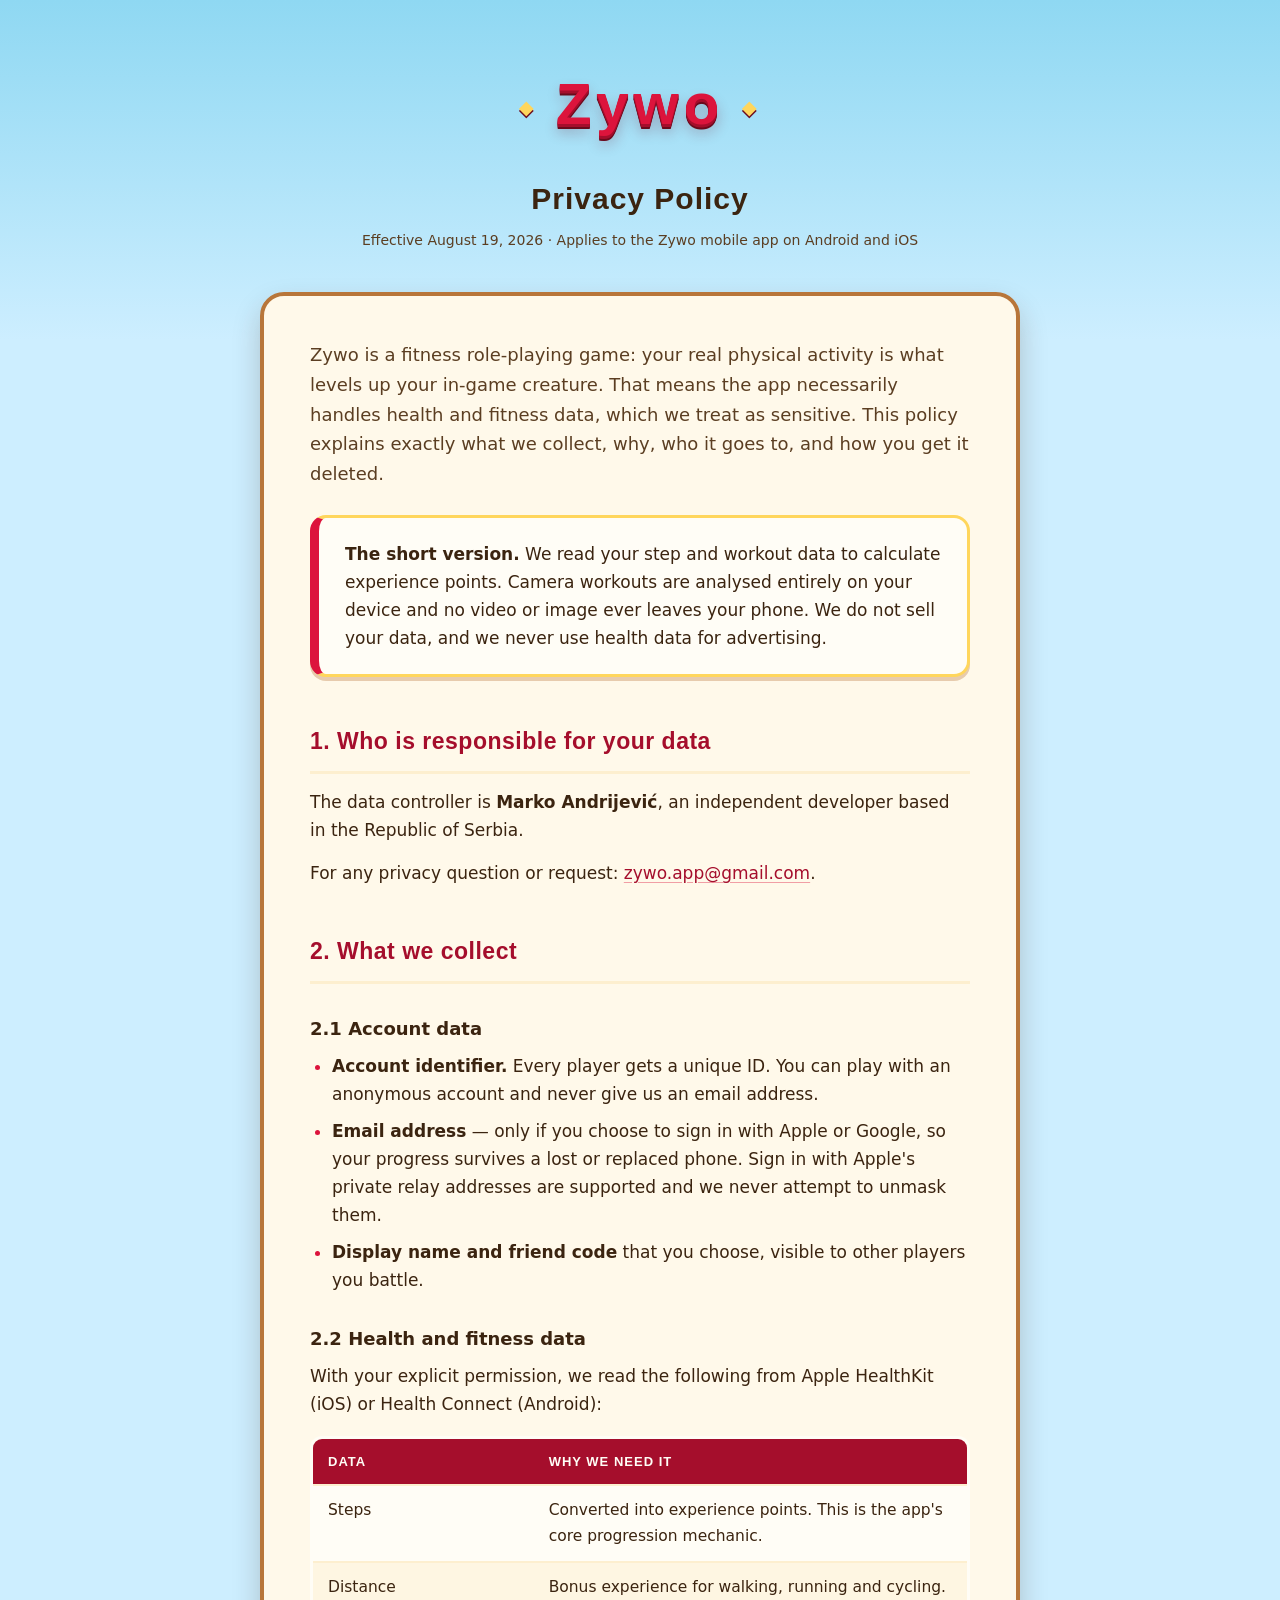
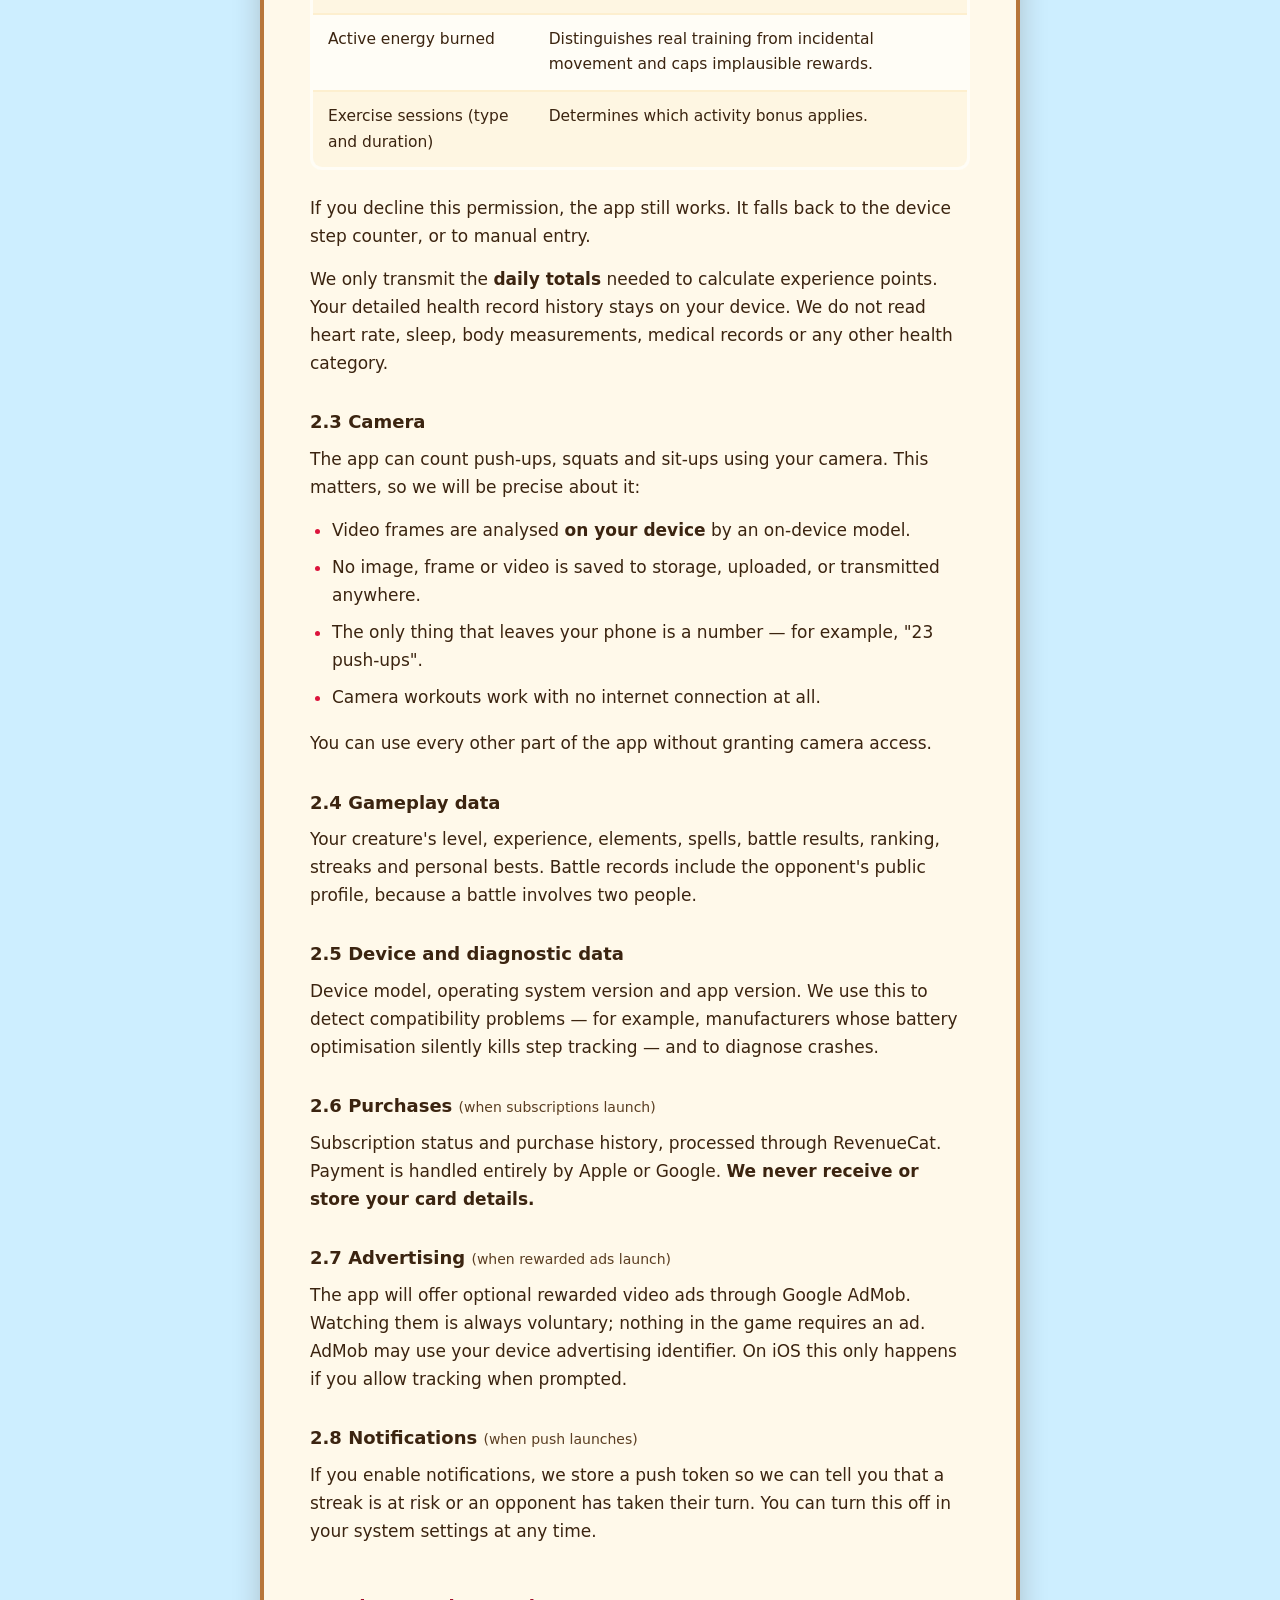
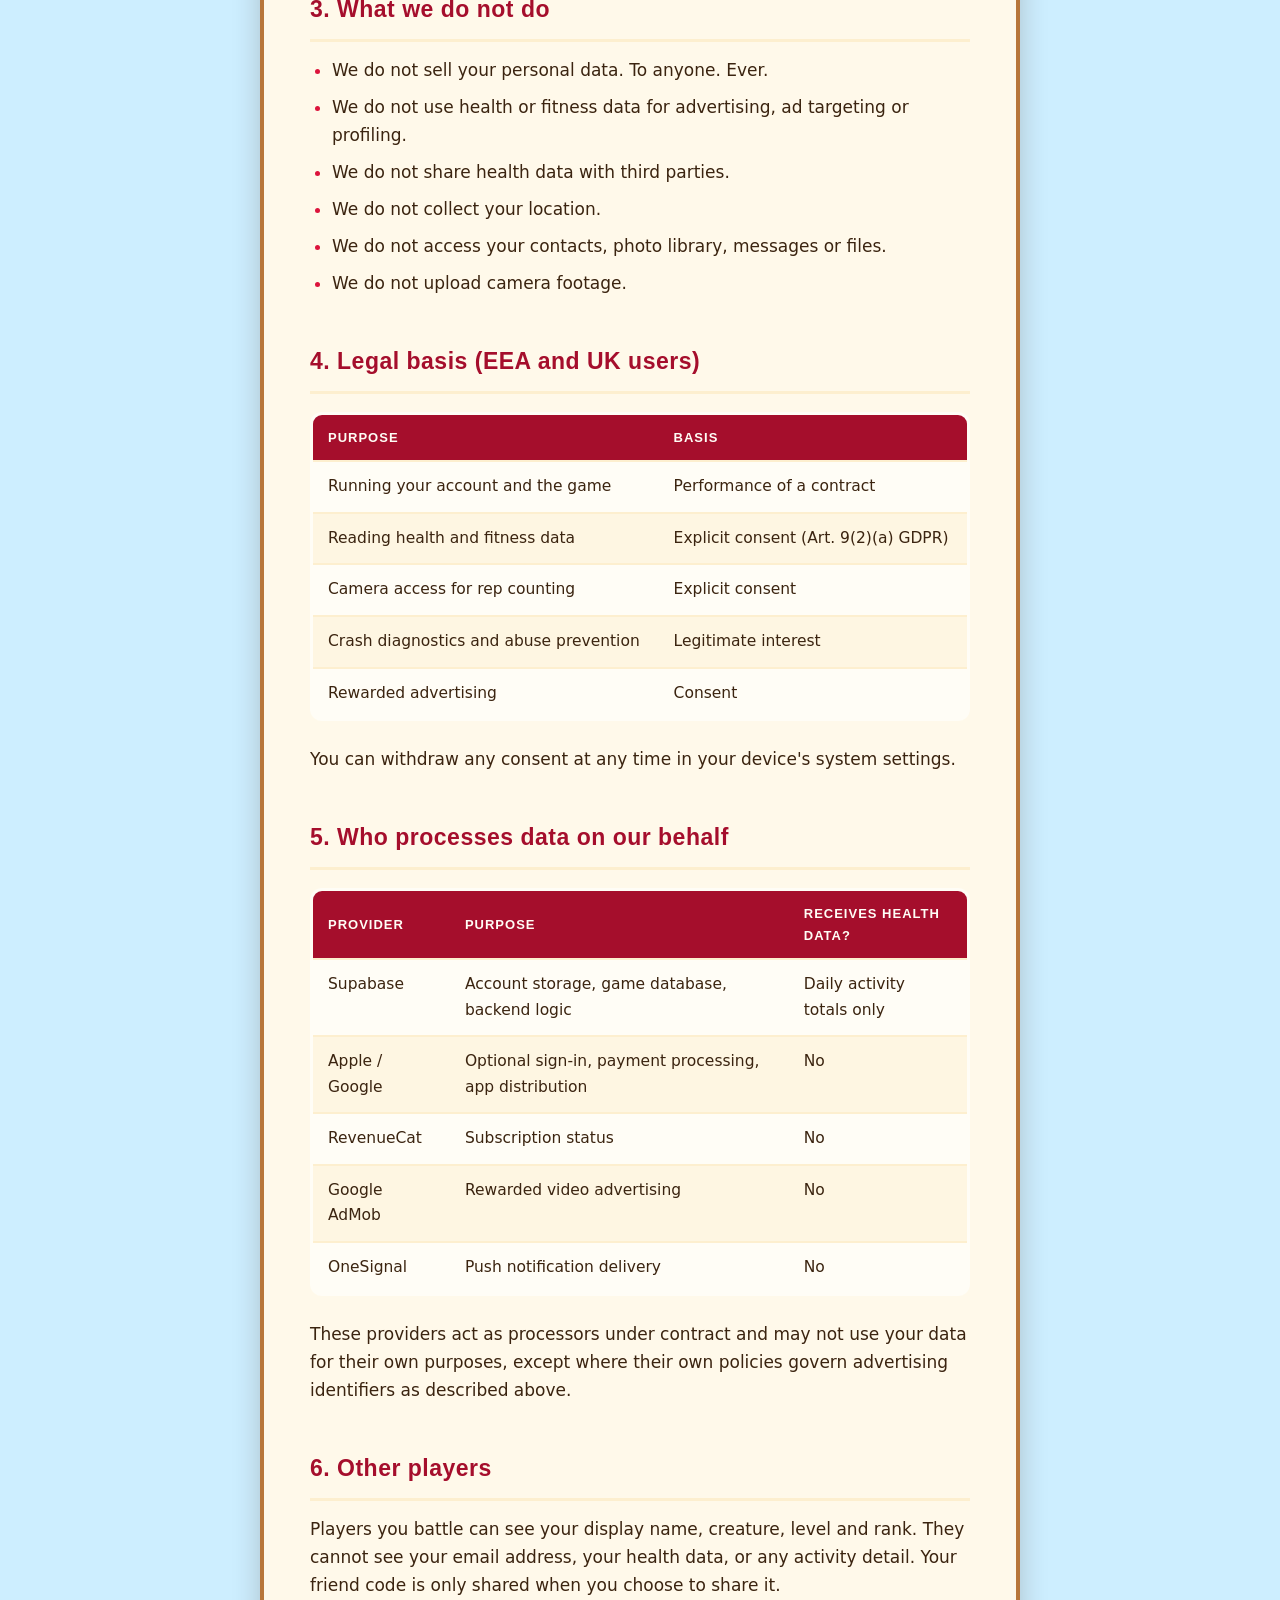
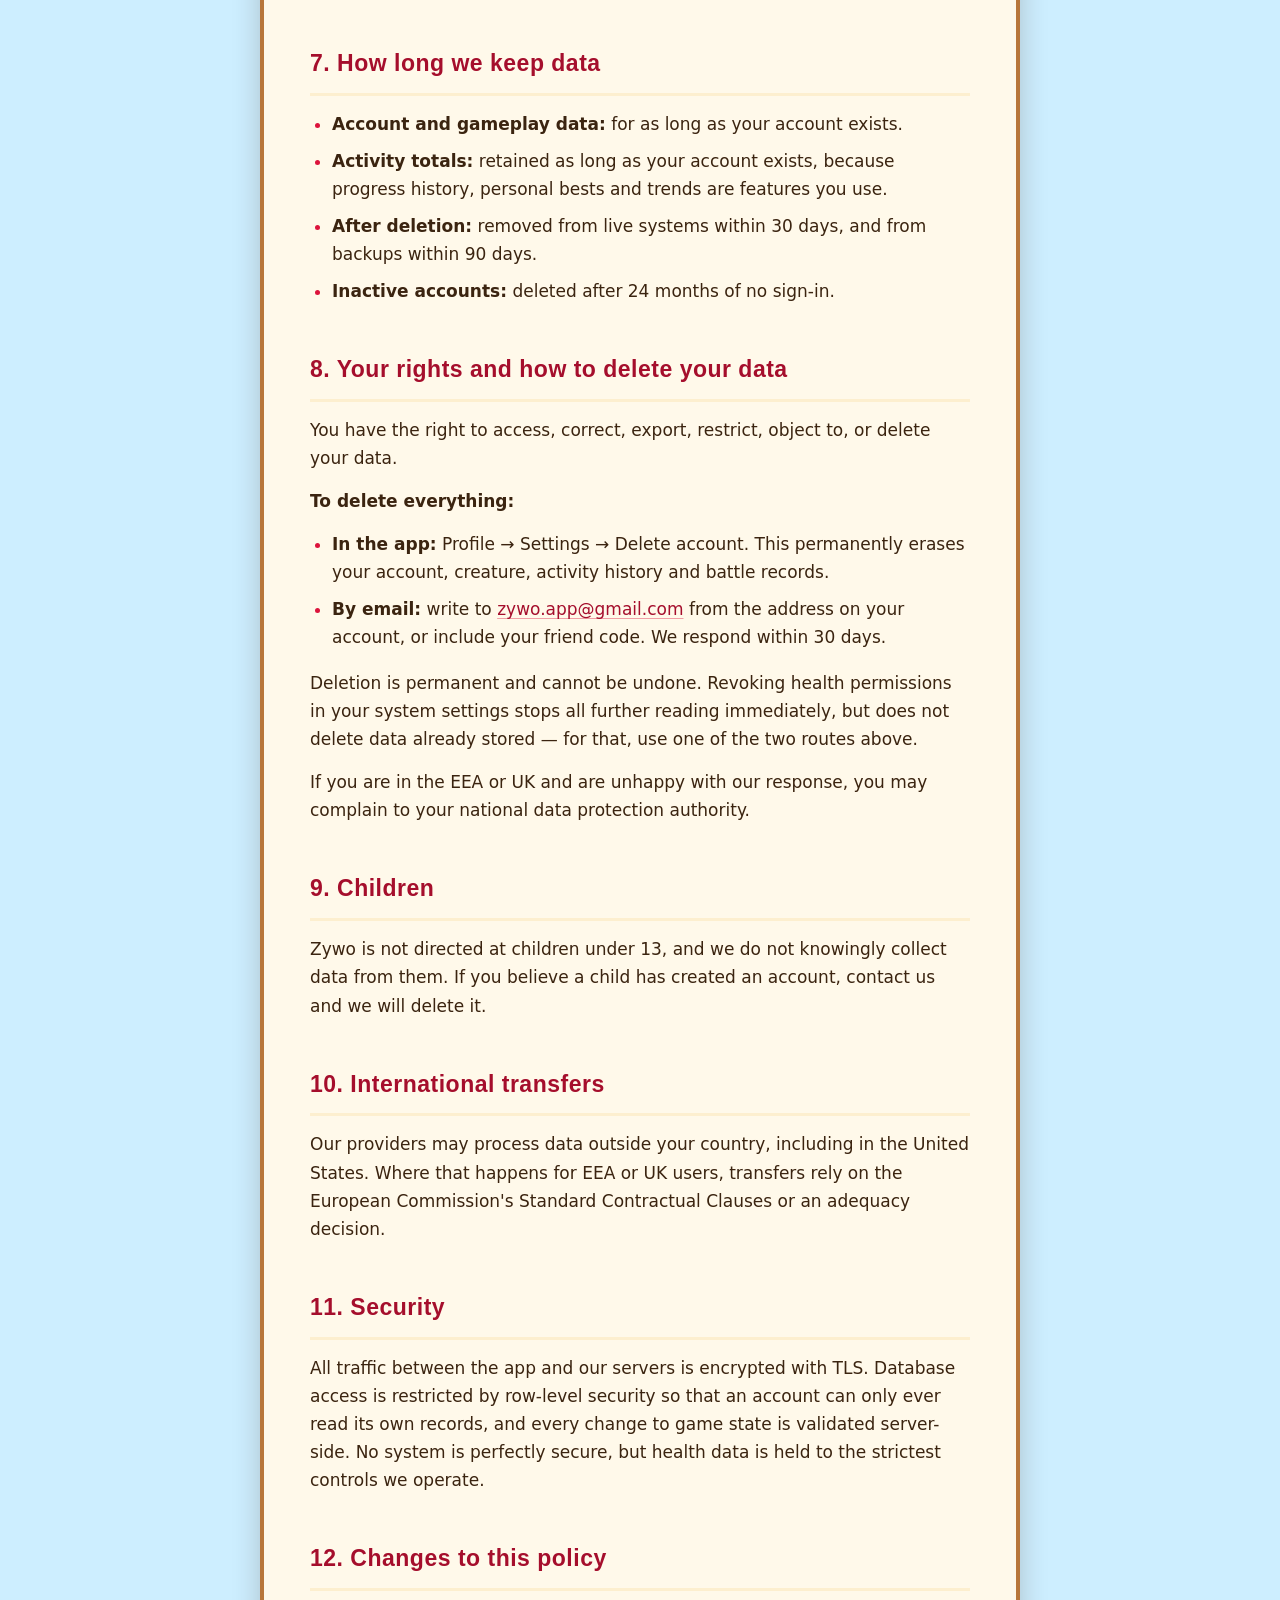
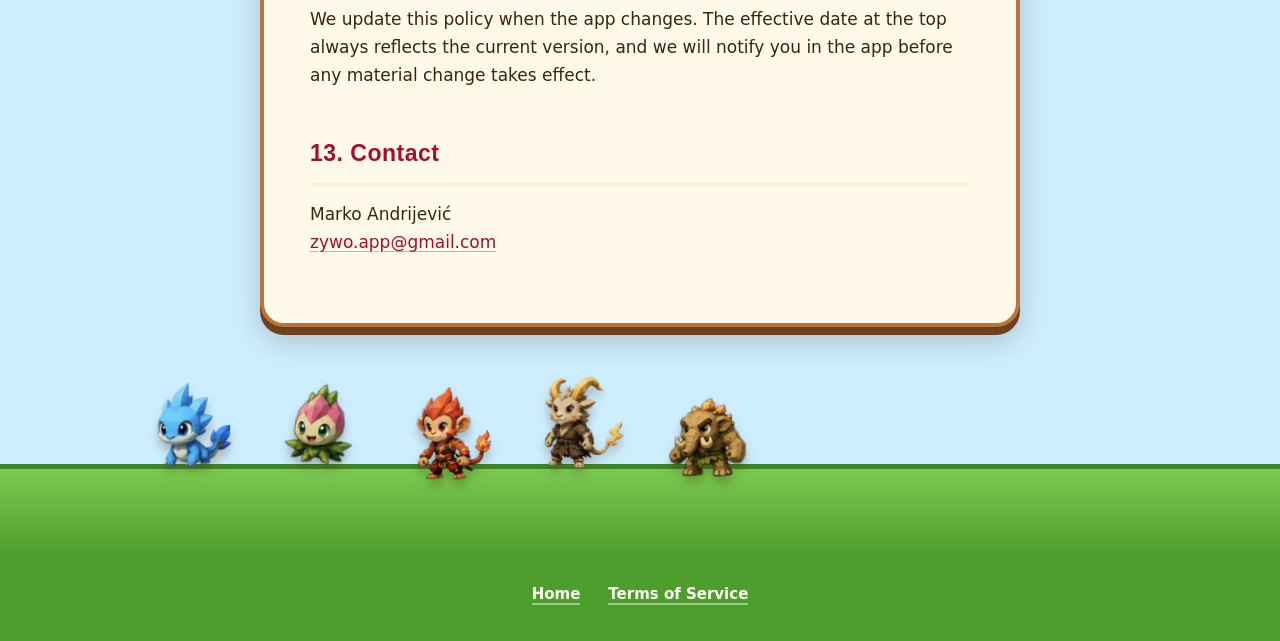
==== privacy.html @ cf7c4947 "Zywo — support, privacy policy and terms Javne stranice koje traze App Store i Google Play. Sadrzaj " ====
<!DOCTYPE html>
<html lang="en">
  <head>
    <meta charset="utf-8" />
    <meta name="viewport" content="width=device-width, initial-scale=1" />
    <title>Privacy Policy — Zywo</title>
    <link rel="stylesheet" href="style.css" />
  </head>
  <body>
    <header>
      <p class="brand">Zywo</p>
      <h1>Privacy Policy</h1>
      <p class="meta">Effective August 19, 2026 · Applies to the Zywo mobile app on Android and iOS</p>
    </header>

    <main>
      <p>
        Zywo is a fitness role-playing game: your real physical activity is what levels up
        your in-game creature. That means the app necessarily handles health and fitness data,
        which we treat as sensitive. This policy explains exactly what we collect, why, who it
        goes to, and how you get it deleted.
      </p>

      <div class="callout">
        <p>
          <strong>The short version.</strong> We read your step and workout data to calculate
          experience points. Camera workouts are analysed entirely on your device and no video
          or image ever leaves your phone. We do not sell your data, and we never use health
          data for advertising.
        </p>
      </div>

      <h2>1. Who is responsible for your data</h2>
      <p>
        The data controller is <strong>Marko Andrijević</strong>, an independent developer
        based in the Republic of Serbia.
      </p>
      <p>For any privacy question or request: <a href="mailto:zywo.app@gmail.com">zywo.app@gmail.com</a>.</p>

      <h2>2. What we collect</h2>

      <h3>2.1 Account data</h3>
      <ul>
        <li><strong>Account identifier.</strong> Every player gets a unique ID. You can play with an anonymous account and never give us an email address.</li>
        <li><strong>Email address</strong> — only if you choose to sign in with Apple or Google, so your progress survives a lost or replaced phone. Sign in with Apple's private relay addresses are supported and we never attempt to unmask them.</li>
        <li><strong>Display name and friend code</strong> that you choose, visible to other players you battle.</li>
      </ul>

      <h3>2.2 Health and fitness data</h3>
      <p>
        With your explicit permission, we read the following from Apple HealthKit (iOS) or
        Health Connect (Android):
      </p>
      <table>
        <thead>
          <tr><th>Data</th><th>Why we need it</th></tr>
        </thead>
        <tbody>
          <tr><td>Steps</td><td>Converted into experience points. This is the app's core progression mechanic.</td></tr>
          <tr><td>Distance</td><td>Bonus experience for walking, running and cycling.</td></tr>
          <tr><td>Active energy burned</td><td>Distinguishes real training from incidental movement and caps implausible rewards.</td></tr>
          <tr><td>Exercise sessions (type and duration)</td><td>Determines which activity bonus applies.</td></tr>
        </tbody>
      </table>
      <p>
        If you decline this permission, the app still works. It falls back to the device step
        counter, or to manual entry.
      </p>
      <p>
        We only transmit the <strong>daily totals</strong> needed to calculate experience points.
        Your detailed health record history stays on your device. We do not read heart rate,
        sleep, body measurements, medical records or any other health category.
      </p>

      <h3>2.3 Camera</h3>
      <p>
        The app can count push-ups, squats and sit-ups using your camera. This matters, so we
        will be precise about it:
      </p>
      <ul>
        <li>Video frames are analysed <strong>on your device</strong> by an on-device model.</li>
        <li>No image, frame or video is saved to storage, uploaded, or transmitted anywhere.</li>
        <li>The only thing that leaves your phone is a number — for example, "23 push-ups".</li>
        <li>Camera workouts work with no internet connection at all.</li>
      </ul>
      <p>You can use every other part of the app without granting camera access.</p>

      <h3>2.4 Gameplay data</h3>
      <p>
        Your creature's level, experience, elements, spells, battle results, ranking, streaks and
        personal bests. Battle records include the opponent's public profile, because a battle
        involves two people.
      </p>

      <h3>2.5 Device and diagnostic data</h3>
      <p>
        Device model, operating system version and app version. We use this to detect
        compatibility problems — for example, manufacturers whose battery optimisation silently
        kills step tracking — and to diagnose crashes.
      </p>

      <h3>2.6 Purchases <span class="meta">(when subscriptions launch)</span></h3>
      <p>
        Subscription status and purchase history, processed through RevenueCat. Payment is
        handled entirely by Apple or Google. <strong>We never receive or store your card
        details.</strong>
      </p>

      <h3>2.7 Advertising <span class="meta">(when rewarded ads launch)</span></h3>
      <p>
        The app will offer optional rewarded video ads through Google AdMob. Watching them is
        always voluntary; nothing in the game requires an ad. AdMob may use your device
        advertising identifier. On iOS this only happens if you allow tracking when prompted.
      </p>

      <h3>2.8 Notifications <span class="meta">(when push launches)</span></h3>
      <p>
        If you enable notifications, we store a push token so we can tell you that a streak is at
        risk or an opponent has taken their turn. You can turn this off in your system settings
        at any time.
      </p>

      <h2>3. What we do not do</h2>
      <ul>
        <li>We do not sell your personal data. To anyone. Ever.</li>
        <li>We do not use health or fitness data for advertising, ad targeting or profiling.</li>
        <li>We do not share health data with third parties.</li>
        <li>We do not collect your location.</li>
        <li>We do not access your contacts, photo library, messages or files.</li>
        <li>We do not upload camera footage.</li>
      </ul>

      <h2>4. Legal basis (EEA and UK users)</h2>
      <table>
        <thead>
          <tr><th>Purpose</th><th>Basis</th></tr>
        </thead>
        <tbody>
          <tr><td>Running your account and the game</td><td>Performance of a contract</td></tr>
          <tr><td>Reading health and fitness data</td><td>Explicit consent (Art. 9(2)(a) GDPR)</td></tr>
          <tr><td>Camera access for rep counting</td><td>Explicit consent</td></tr>
          <tr><td>Crash diagnostics and abuse prevention</td><td>Legitimate interest</td></tr>
          <tr><td>Rewarded advertising</td><td>Consent</td></tr>
        </tbody>
      </table>
      <p>You can withdraw any consent at any time in your device's system settings.</p>

      <h2>5. Who processes data on our behalf</h2>
      <table>
        <thead>
          <tr><th>Provider</th><th>Purpose</th><th>Receives health data?</th></tr>
        </thead>
        <tbody>
          <tr><td>Supabase</td><td>Account storage, game database, backend logic</td><td>Daily activity totals only</td></tr>
          <tr><td>Apple / Google</td><td>Optional sign-in, payment processing, app distribution</td><td>No</td></tr>
          <tr><td>RevenueCat</td><td>Subscription status</td><td>No</td></tr>
          <tr><td>Google AdMob</td><td>Rewarded video advertising</td><td>No</td></tr>
          <tr><td>OneSignal</td><td>Push notification delivery</td><td>No</td></tr>
        </tbody>
      </table>
      <p>
        These providers act as processors under contract and may not use your data for their own
        purposes, except where their own policies govern advertising identifiers as described
        above.
      </p>

      <h2>6. Other players</h2>
      <p>
        Players you battle can see your display name, creature, level and rank. They cannot see
        your email address, your health data, or any activity detail. Your friend code is only
        shared when you choose to share it.
      </p>

      <h2>7. How long we keep data</h2>
      <ul>
        <li><strong>Account and gameplay data:</strong> for as long as your account exists.</li>
        <li><strong>Activity totals:</strong> retained as long as your account exists, because progress history, personal bests and trends are features you use.</li>
        <li><strong>After deletion:</strong> removed from live systems within 30 days, and from backups within 90 days.</li>
        <li><strong>Inactive accounts:</strong> deleted after 24 months of no sign-in.</li>
      </ul>

      <h2 id="data-deletion">8. Your rights and how to delete your data</h2>
      <p>You have the right to access, correct, export, restrict, object to, or delete your data.</p>
      <p><strong>To delete everything:</strong></p>
      <ul>
        <li><strong>In the app:</strong> Profile → Settings → Delete account. This permanently erases your account, creature, activity history and battle records.</li>
        <li><strong>By email:</strong> write to <a href="mailto:zywo.app@gmail.com">zywo.app@gmail.com</a> from the address on your account, or include your friend code. We respond within 30 days.</li>
      </ul>
      <p>
        Deletion is permanent and cannot be undone. Revoking health permissions in your system
        settings stops all further reading immediately, but does not delete data already stored —
        for that, use one of the two routes above.
      </p>
      <p>
        If you are in the EEA or UK and are unhappy with our response, you may complain to your
        national data protection authority.
      </p>

      <h2>9. Children</h2>
      <p>
        Zywo is not directed at children under 13, and we do not knowingly collect data from
        them. If you believe a child has created an account, contact us and we will delete it.
      </p>

      <h2>10. International transfers</h2>
      <p>
        Our providers may process data outside your country, including in the United States.
        Where that happens for EEA or UK users, transfers rely on the European Commission's
        Standard Contractual Clauses or an adequacy decision.
      </p>

      <h2>11. Security</h2>
      <p>
        All traffic between the app and our servers is encrypted with TLS. Database access is
        restricted by row-level security so that an account can only ever read its own records,
        and every change to game state is validated server-side. No system is perfectly secure,
        but health data is held to the strictest controls we operate.
      </p>

      <h2>12. Changes to this policy</h2>
      <p>
        We update this policy when the app changes. The effective date at the top always reflects
        the current version, and we will notify you in the app before any material change takes
        effect.
      </p>

      <h2>13. Contact</h2>
      <p>
        Marko Andrijević<br />
        <a href="mailto:zywo.app@gmail.com">zywo.app@gmail.com</a>
      </p>
    </main>

    <div class="meadow" aria-hidden="true">
      <img src="assets/waterEvo1.png" alt="" />
      <img src="assets/natureEvo1.png" alt="" />
      <img src="assets/fireEvo1.png" alt="" />
      <img src="assets/sparkEvo1.png" alt="" />
      <img src="assets/earthEvo1.png" alt="" />
    </div>
    <div class="ground" aria-hidden="true"></div>

    <footer>
      <a href="index.html">Home</a><a href="terms.html">Terms of Service</a>
    </footer>
  </body>
</html>
---- style.css ----
/* Zywo — javne pravne stranice.
 *
 * Boje i tipografija prate `src/theme/tokens.ts` i `src/theme/typography.ts`.
 * Kad se tema u aplikaciji promeni, promeni se i ovde — stranica koja izgleda
 * kao tuđa aplikacija je gora nego neuređena stranica.
 *
 * Ista logika kao u aplikaciji na dva mesta: naslov ima fasetirani rub od
 * gustih slojeva senke (bočna strana slova, ne senka iza njega), a pergament
 * kartica ima tvrdu senku bez blura („izrezbaren" izgled).
 */

:root {
  /* Brend — crimson rampa iz tokens.ts, izvan `flame` rampe namerno. */
  --crimson:       #DC143C;
  --crimson-deep:  #A50E2C;
  --crimson-ink:   #6B0A1D;
  --gold:          #FFD65C;

  /* Pergament i drvo — nosivi materijal celog UI-ja. */
  --parchment:     #FFF9EA;
  --parchment-alt: #FDEFCF;
  --parchment-hi:  #FFFDF6;
  --wood:          #B8763A;
  --wood-dark:     #6E4020;

  /* Mastilo. Toplo braon, nikad crna — crna na pergamentu izgleda kao
     greška u štampi, a ne kao deo ilustracije. */
  --ink:           #3B2410;
  --ink-soft:      #5B3E22;

  --sky-top:       #8FD8F2;
  --sky-bottom:    #CDEEFF;
  --grass:         #7BC950;
  --grass-dark:    #4E9E2E;
  --grass-edge:    #3E8524;

  /* Futura je geometrijski grotesk — isti rečnik oblika kao low-poly art. */
  --logo-font: 'Futura', 'Century Gothic', 'Trebuchet MS', 'Avenir Next', sans-serif;
  --body-font: 'Avenir Next', 'Segoe UI', system-ui, -apple-system, sans-serif;
}

* {
  box-sizing: border-box;
}

body {
  margin: 0;
  padding: 0 20px;
  font-family: var(--body-font);
  font-size: 17px;
  line-height: 1.65;
  color: var(--ink);
  background: linear-gradient(
    180deg,
    var(--sky-top) 0%,
    var(--sky-bottom) 340px,
    var(--sky-bottom) 100%
  );
  -webkit-text-size-adjust: 100%;
}

/* ── Zaglavlje ───────────────────────────────────────────────────────── */

header {
  max-width: 760px;
  margin: 0 auto;
  padding: 56px 0 40px;
  text-align: center;
}

.brand {
  margin: 0;
  font-family: var(--logo-font);
  font-size: 58px;
  font-weight: 900;
  letter-spacing: 5px;
  color: var(--crimson);
  /* Gusti mali pomaci daju punu bočnu stranu slova; jedan veliki pomak dao bi
     samo senku iza njega. Bez blura — zamućenje bi ovo pretvorilo u glow. */
  text-shadow:
    0 1px 0 var(--crimson-deep),
    0 2px 0 var(--crimson-deep),
    0 3px 0 var(--crimson-deep),
    0 4px 0 var(--crimson-ink),
    0 5px 0 var(--crimson-ink),
    0 8px 14px rgba(107, 10, 29, 0.3);
}

/* Fasete sa strane naziva — pandan zarotiranim kvadratima u aplikaciji. */
.brand::before,
.brand::after {
  content: '◆';
  margin: 0 18px;
  font-size: 18px;
  vertical-align: middle;
  color: var(--gold);
  text-shadow: 0 2px 0 var(--crimson-ink);
}

header h1 {
  margin: 22px 0 6px;
  font-family: var(--logo-font);
  font-size: 30px;
  font-weight: 800;
  letter-spacing: 1px;
  color: var(--ink);
}

.meta {
  margin: 0;
  font-size: 14px;
  color: var(--ink-soft);
}

/* ── Pergament kartica ───────────────────────────────────────────────── */

main {
  max-width: 760px;
  margin: 0 auto;
  padding: 44px 46px 52px;
  background: var(--parchment);
  border: 4px solid var(--wood);
  border-radius: 24px;
  box-shadow:
    0 8px 0 var(--wood-dark),
    0 14px 28px rgba(59, 36, 16, 0.22);
}

main > p:first-of-type {
  font-size: 18px;
  color: var(--ink-soft);
}

h2 {
  margin: 46px 0 14px;
  padding-bottom: 10px;
  font-family: var(--logo-font);
  font-size: 23px;
  font-weight: 800;
  letter-spacing: 0.5px;
  color: var(--crimson-deep);
  border-bottom: 3px solid var(--parchment-alt);
}

h3 {
  margin: 30px 0 8px;
  font-size: 18px;
  font-weight: 700;
  color: var(--ink);
}

h3 .meta {
  font-weight: 400;
}

p {
  margin: 0 0 15px;
}

ul {
  margin: 0 0 18px;
  padding-left: 22px;
}

li {
  margin-bottom: 9px;
}

li::marker {
  color: var(--crimson);
}

strong {
  color: var(--ink);
}

a {
  color: var(--crimson-deep);
  text-decoration-color: rgba(220, 20, 60, 0.4);
  text-underline-offset: 3px;
}

a:hover {
  color: var(--crimson);
}

/* ── Istaknuti blok ──────────────────────────────────────────────────── */

.callout {
  margin: 26px 0;
  padding: 22px 26px;
  background: var(--parchment-hi);
  border: 3px solid var(--gold);
  border-left: 9px solid var(--crimson);
  border-radius: 16px;
  box-shadow: 0 4px 0 rgba(185, 118, 58, 0.35);
}

.callout p:last-child {
  margin-bottom: 0;
}

/* ── Tabele ──────────────────────────────────────────────────────────── */

table {
  width: 100%;
  margin: 18px 0 24px;
  border-collapse: collapse;
  font-size: 15.5px;
  background: var(--parchment-hi);
  border: 3px solid var(--wood);
  border-radius: 12px;
  overflow: hidden;
}

th {
  padding: 12px 15px;
  text-align: left;
  font-family: var(--logo-font);
  font-size: 13px;
  letter-spacing: 1px;
  text-transform: uppercase;
  color: var(--parchment-hi);
  background: var(--crimson-deep);
}

td {
  padding: 12px 15px;
  vertical-align: top;
  border-top: 2px solid var(--parchment-alt);
}

tbody tr:nth-child(even) td {
  background: rgba(253, 239, 207, 0.5);
}

/* ── Livada sa stvorenjima ───────────────────────────────────────────── */

.meadow {
  max-width: 900px;
  margin: 0 auto;
  padding-top: 46px;
  display: flex;
  align-items: flex-end;
  justify-content: center;
  gap: 22px;
  pointer-events: none;
  user-select: none;
}

.meadow img {
  width: 108px;
  height: auto;
  filter: drop-shadow(0 7px 5px rgba(59, 36, 16, 0.28));
}

/* Blago različita visina i nagib — red identično poravnatih likova izgleda
   kao katalog, a ne kao scena. */
.meadow img:nth-child(odd) {
  transform: translateY(6px) rotate(-3deg);
}

.meadow img:nth-child(even) {
  transform: translateY(-4px) rotate(3deg);
}

.ground {
  height: 92px;
  margin-top: -14px;
  background: linear-gradient(180deg, var(--grass) 0%, var(--grass-dark) 100%);
  border-top: 5px solid var(--grass-edge);
}

/* ── Podnožje ────────────────────────────────────────────────────────── */

footer {
  padding: 26px 20px 34px;
  text-align: center;
  font-size: 15px;
  background: var(--grass-dark);
}

footer a {
  margin: 0 14px;
  color: var(--parchment-hi);
  font-weight: 700;
  text-decoration: none;
  border-bottom: 2px solid rgba(255, 253, 246, 0.45);
}

footer a:hover {
  color: var(--gold);
  border-bottom-color: var(--gold);
}

/* Livada i podnožje idu od ivice do ivice; telo zadržava gutter. */
.meadow,
.ground,
footer {
  margin-left: -20px;
  margin-right: -20px;
}

/* ── Telefon ─────────────────────────────────────────────────────────── */

@media (max-width: 700px) {
  body {
    font-size: 16px;
    padding: 0 14px;
  }
  header {
    padding: 38px 0 28px;
  }
  .brand {
    font-size: 40px;
    letter-spacing: 3px;
  }
  .brand::before,
  .brand::after {
    margin: 0 10px;
    font-size: 14px;
  }
  header h1 {
    font-size: 24px;
  }
  main {
    padding: 28px 22px 34px;
    border-radius: 18px;
  }
  h2 {
    margin-top: 34px;
    font-size: 20px;
  }
  table {
    font-size: 14px;
  }
  th,
  td {
    padding: 10px 11px;
  }
  .meadow {
    gap: 8px;
  }
  .meadow img {
    width: 66px;
  }
  .ground {
    height: 60px;
  }
  .meadow,
  .ground,
  footer {
    margin-left: -14px;
    margin-right: -14px;
  }
}

/* Tri lika je dovoljno na uskom ekranu — pet se stisnu u kašu. */
@media (max-width: 460px) {
  .meadow img:nth-child(1),
  .meadow img:nth-child(5) {
    display: none;
  }
}

/* ── Štampa ──────────────────────────────────────────────────────────── */

@media print {
  body {
    padding: 0;
    background: #fff;
  }
  main {
    padding: 0;
    background: #fff;
    border: none;
    box-shadow: none;
  }
  .brand {
    text-shadow: none;
  }
  .meadow,
  .ground,
  footer {
    display: none;
  }
}
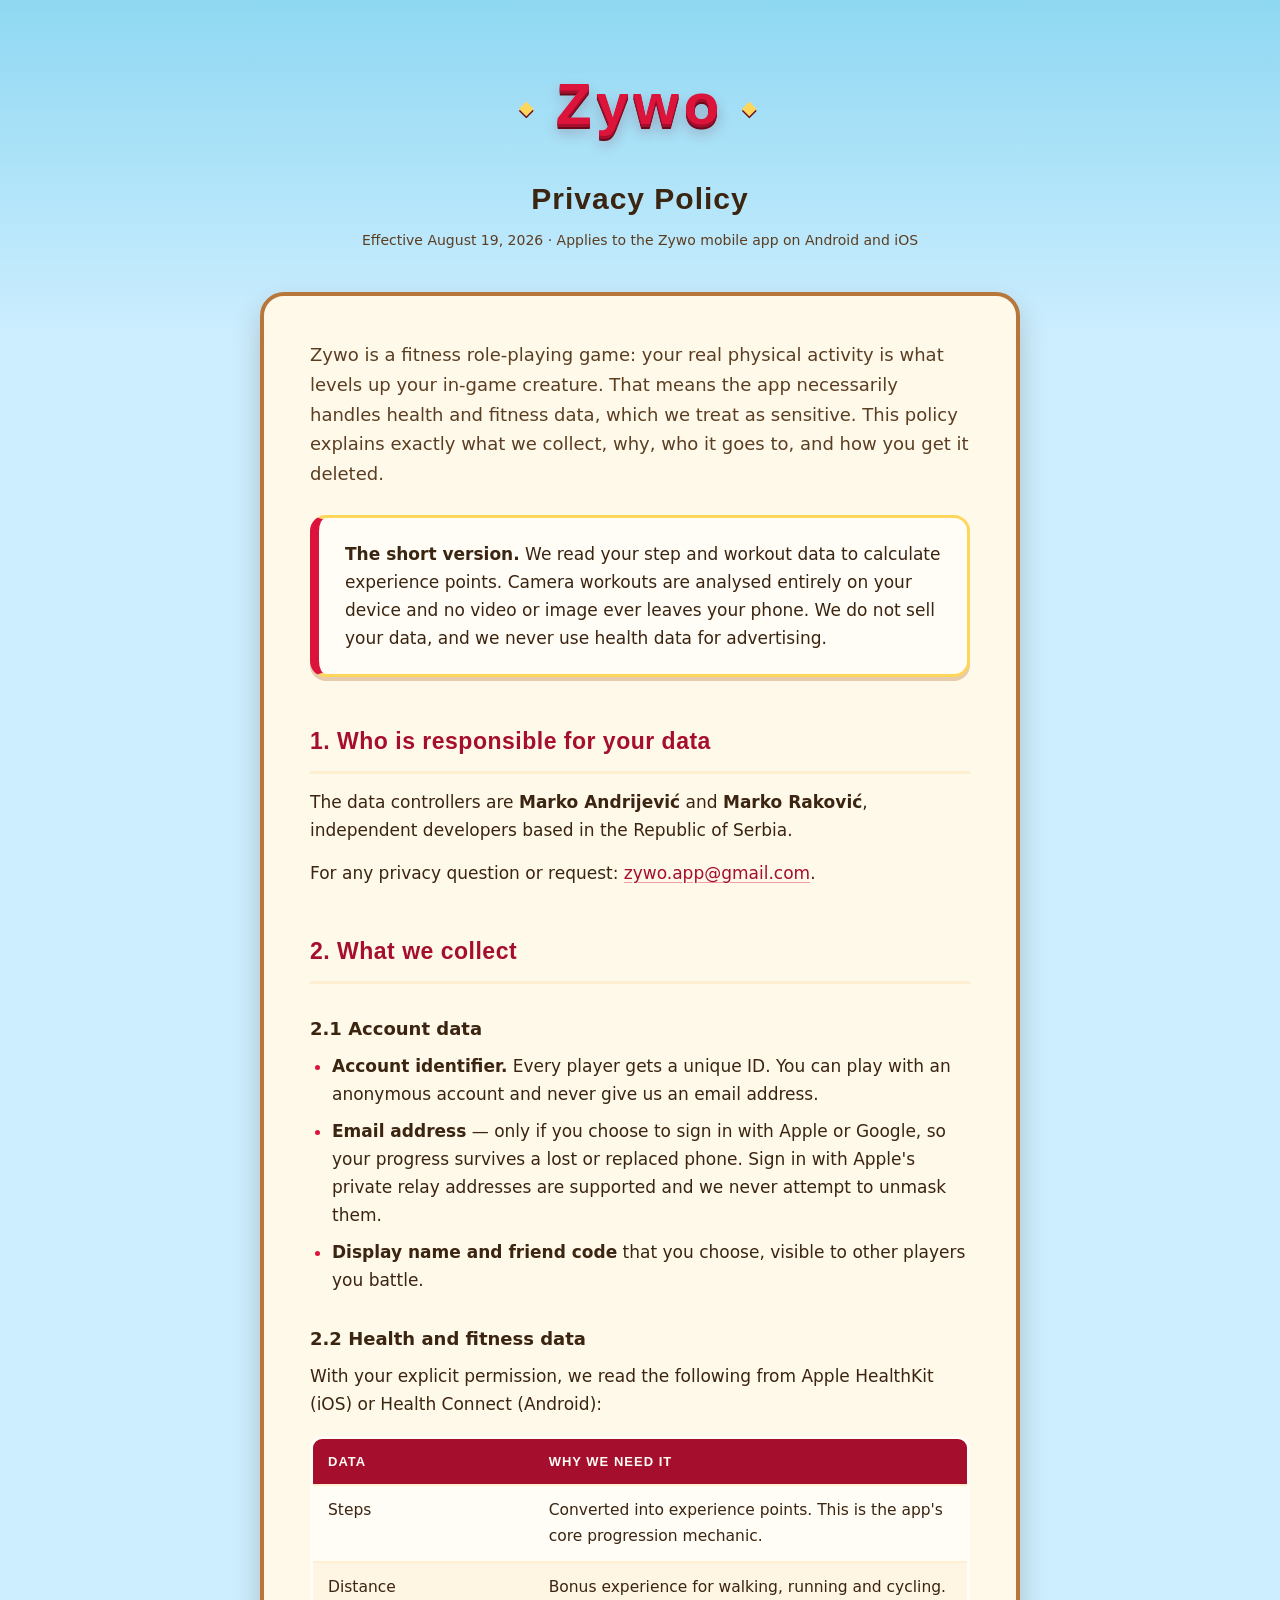
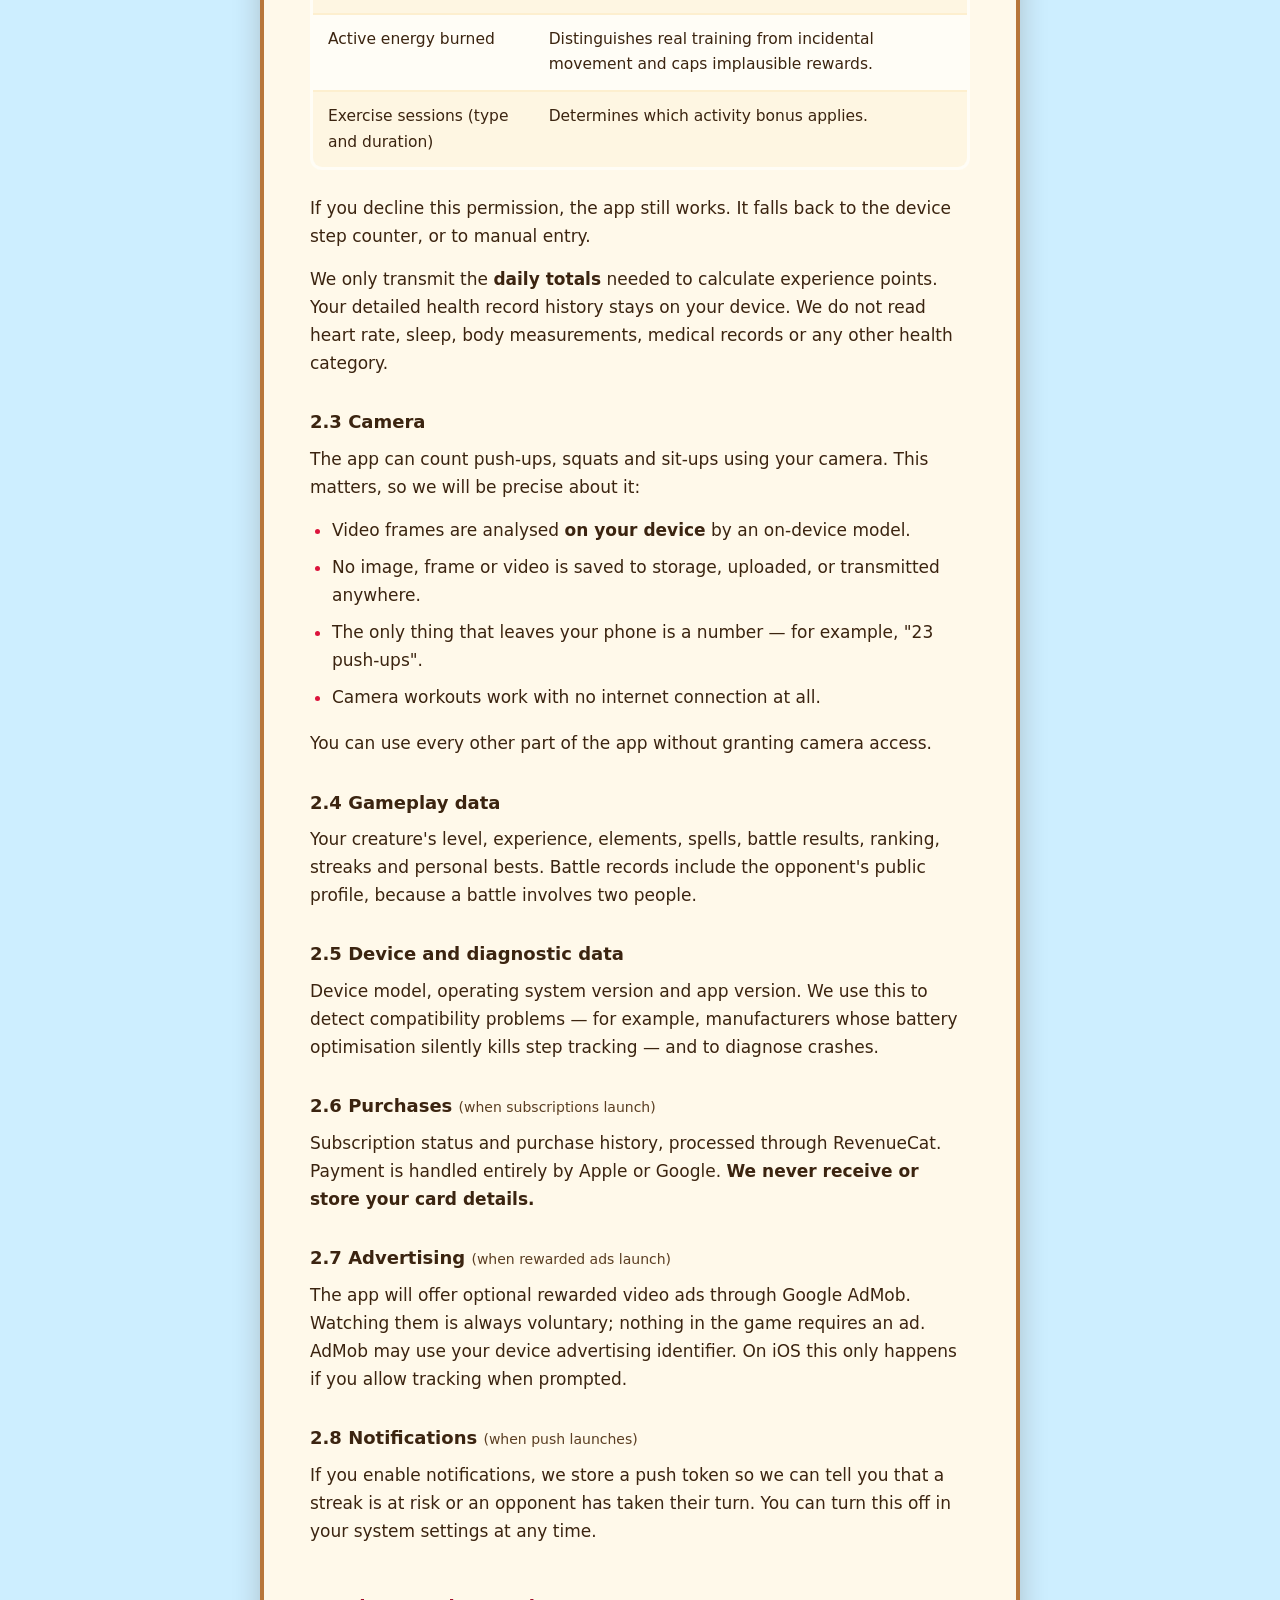
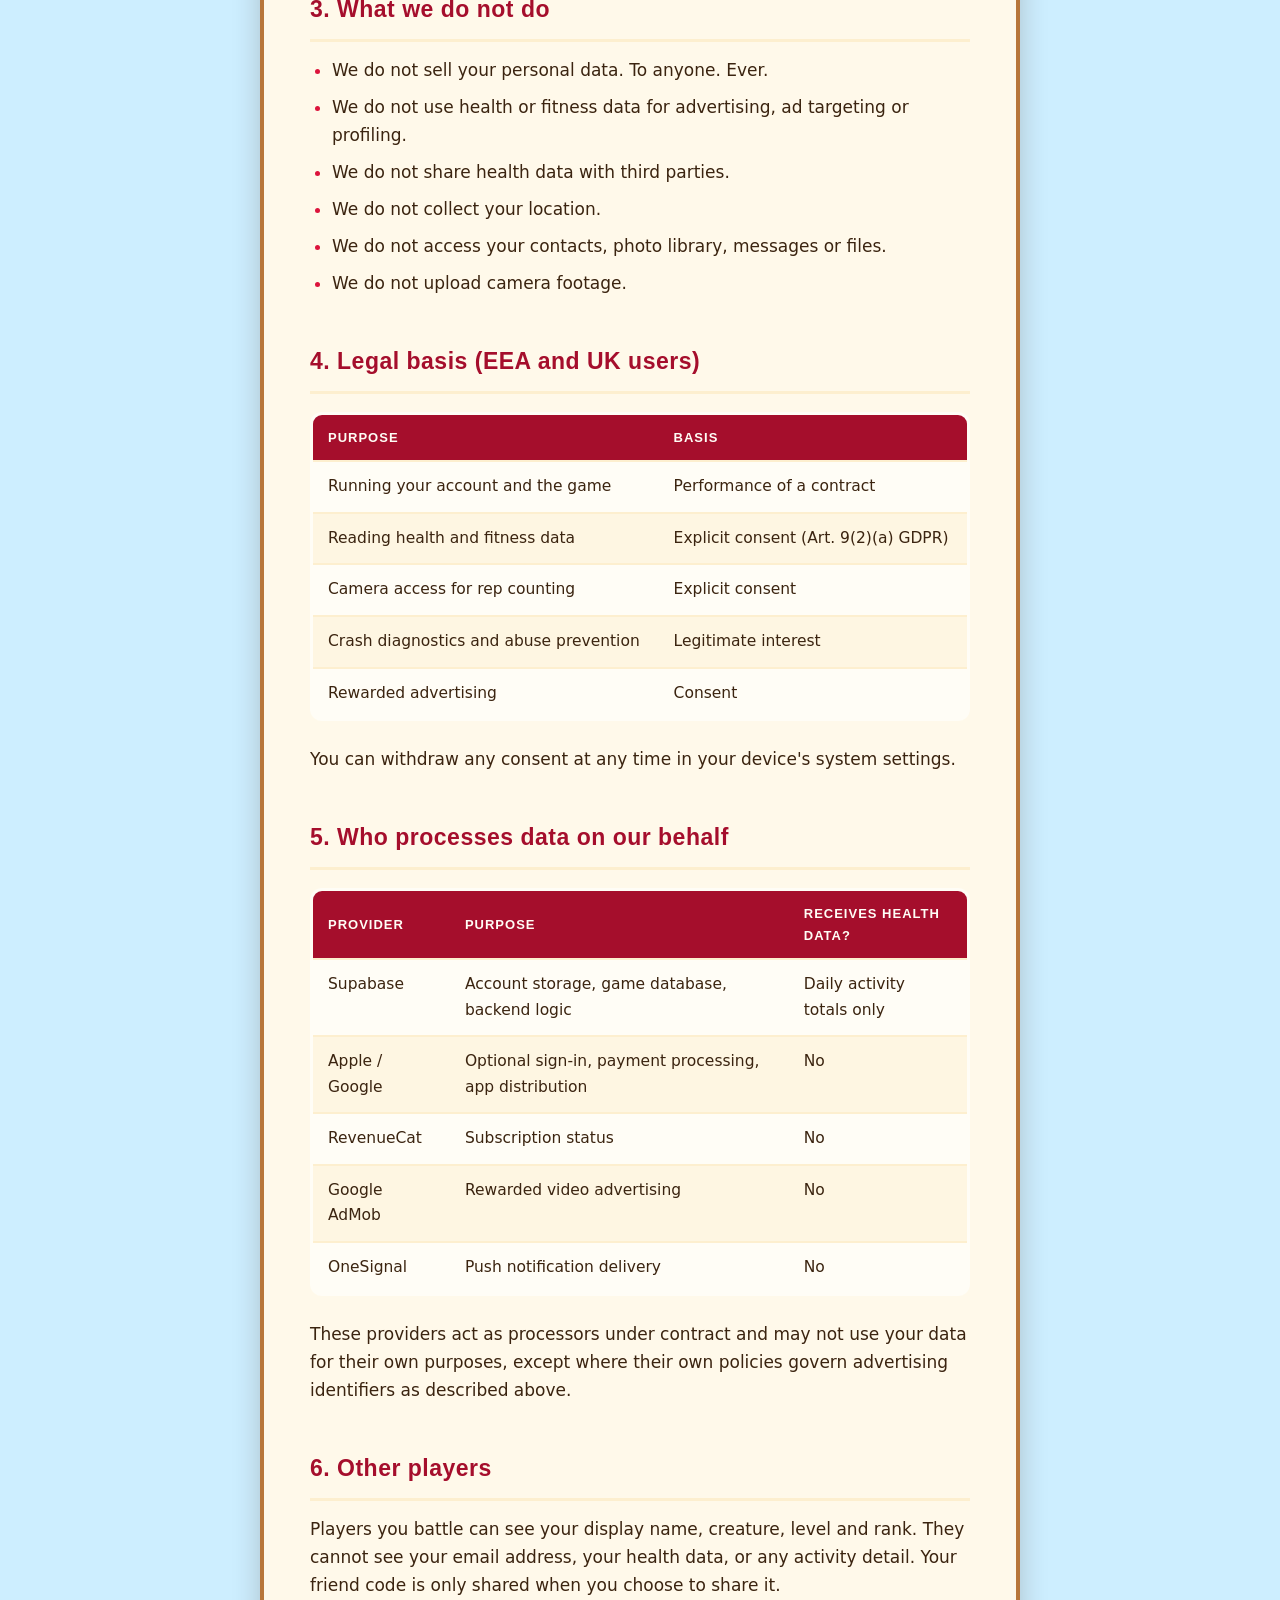
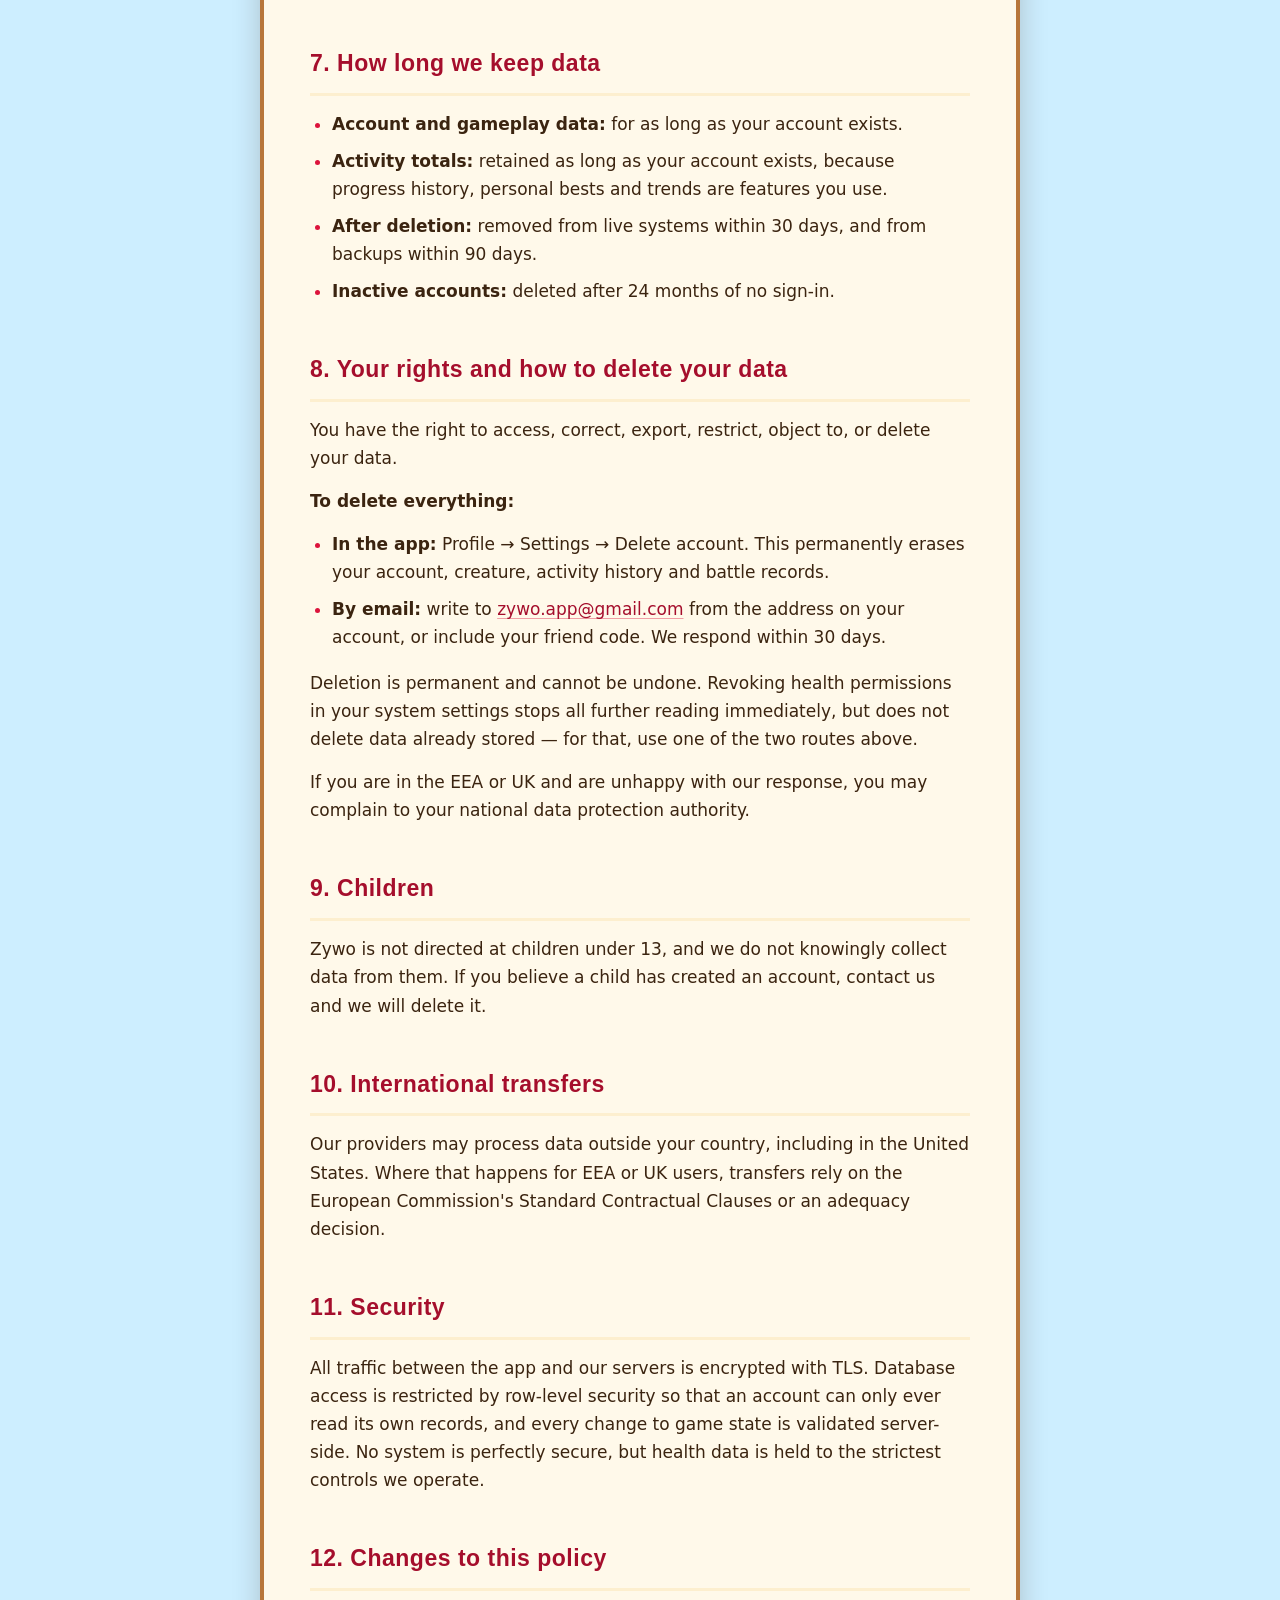
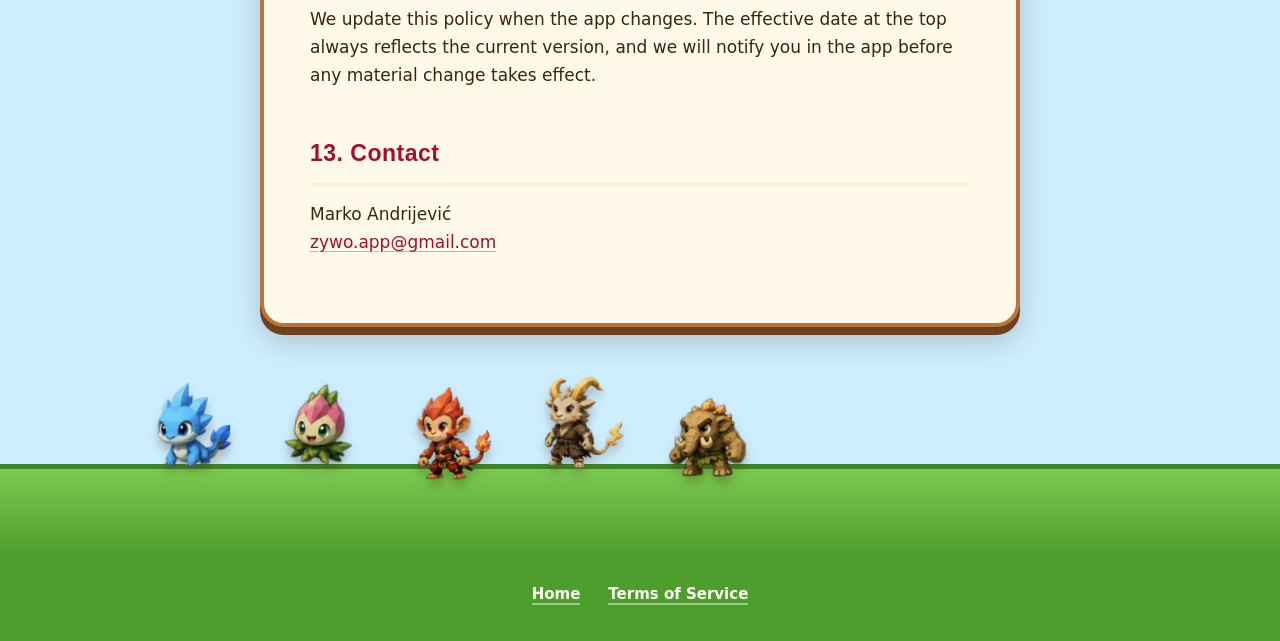
==== commit ba993e91: "Update data controller information in privacy.html" ====
--- a/privacy.html
+++ b/privacy.html
@@ -32,7 +32,7 @@
 
       <h2>1. Who is responsible for your data</h2>
       <p>
-        The data controller is <strong>Marko Andrijević</strong>, an independent developer
+        The data controllers are <strong>Marko Andrijević</strong> and <strong>Marko Raković</strong>, independent developers
         based in the Republic of Serbia.
       </p>
       <p>For any privacy question or request: <a href="mailto:zywo.app@gmail.com">zywo.app@gmail.com</a>.</p>
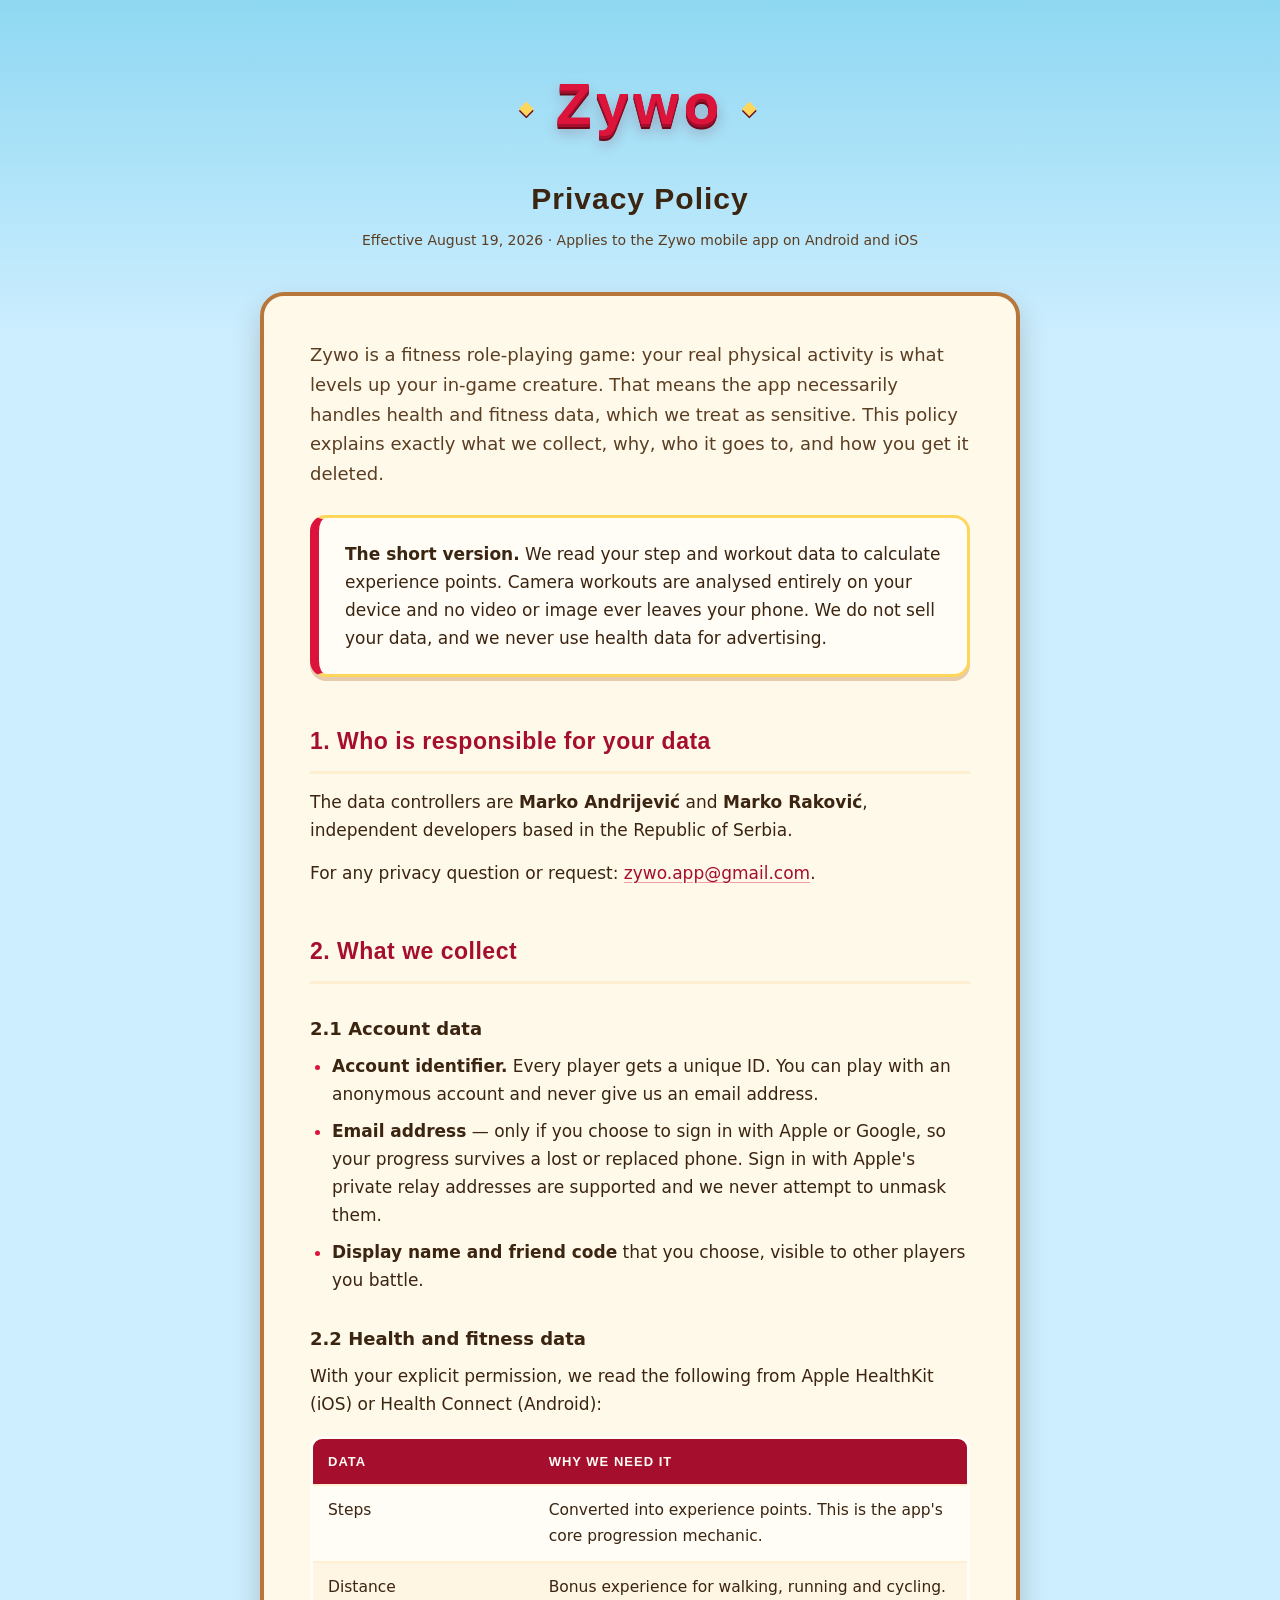
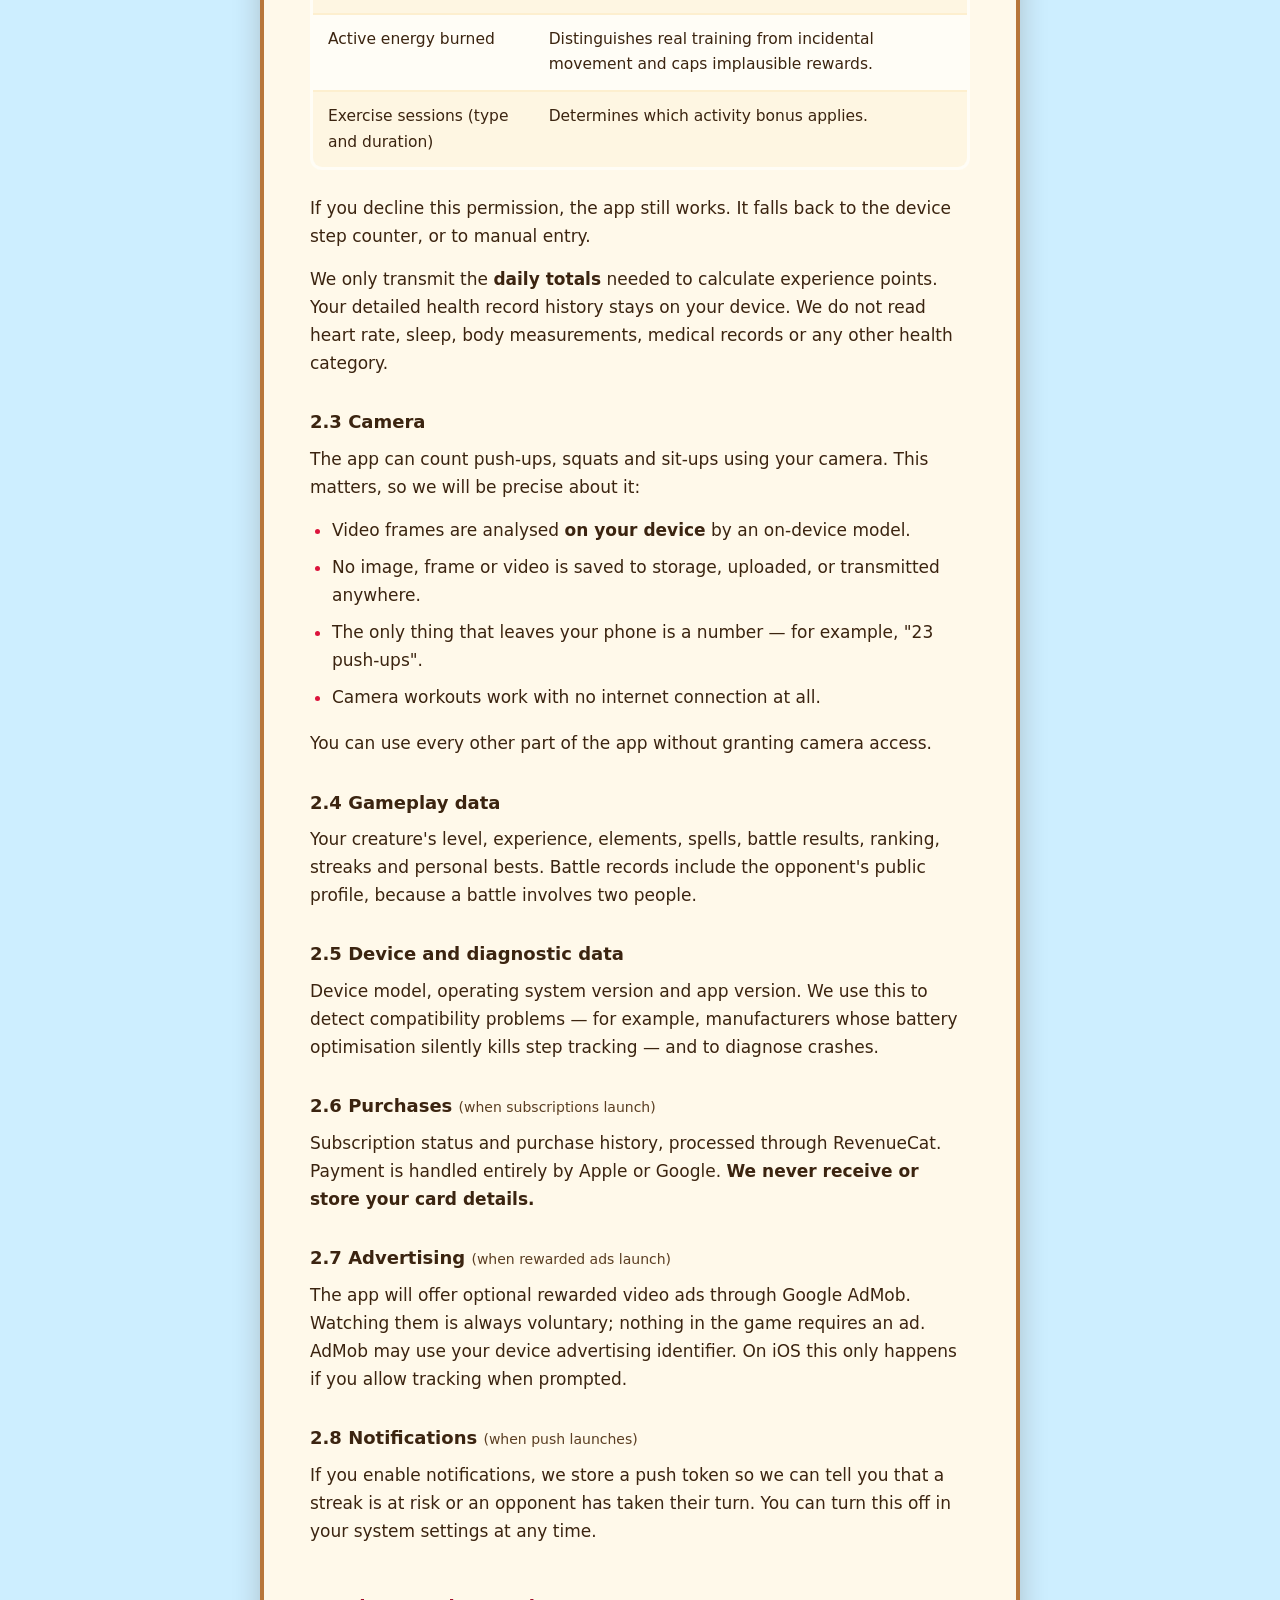
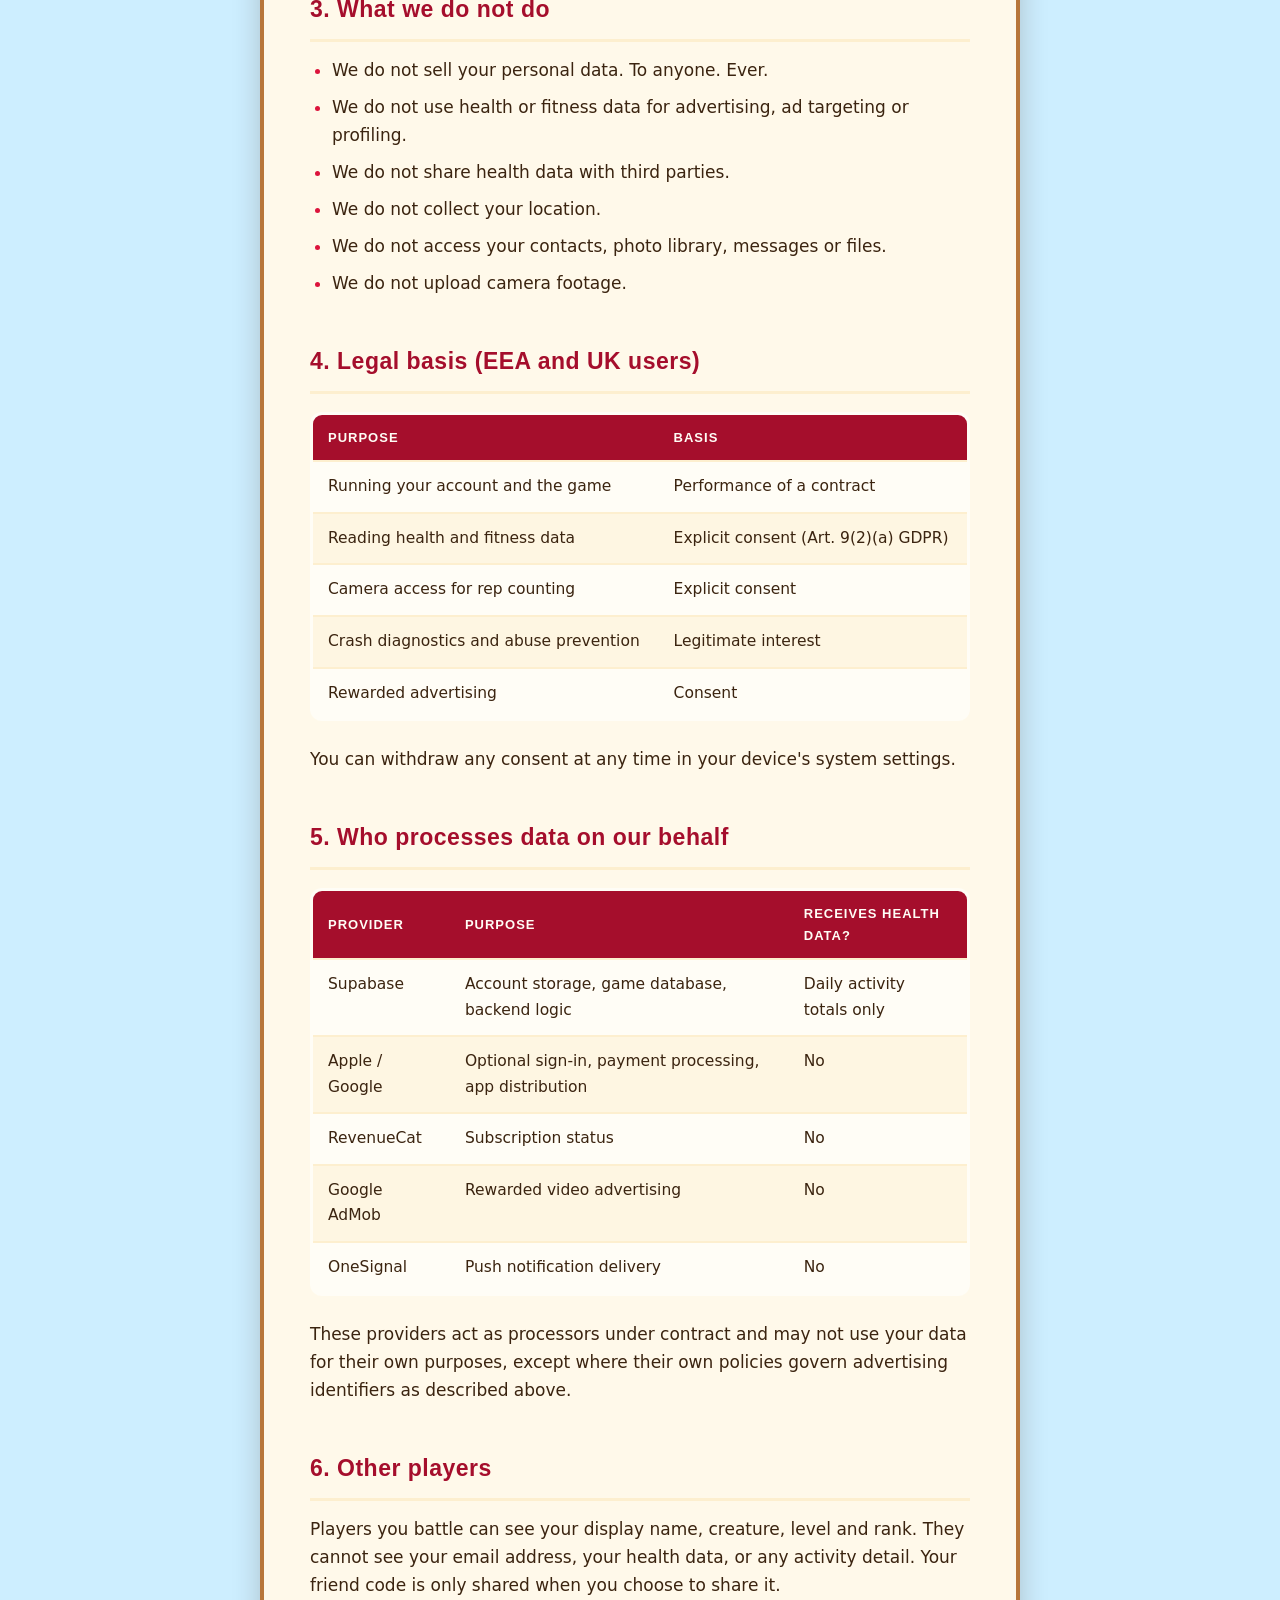
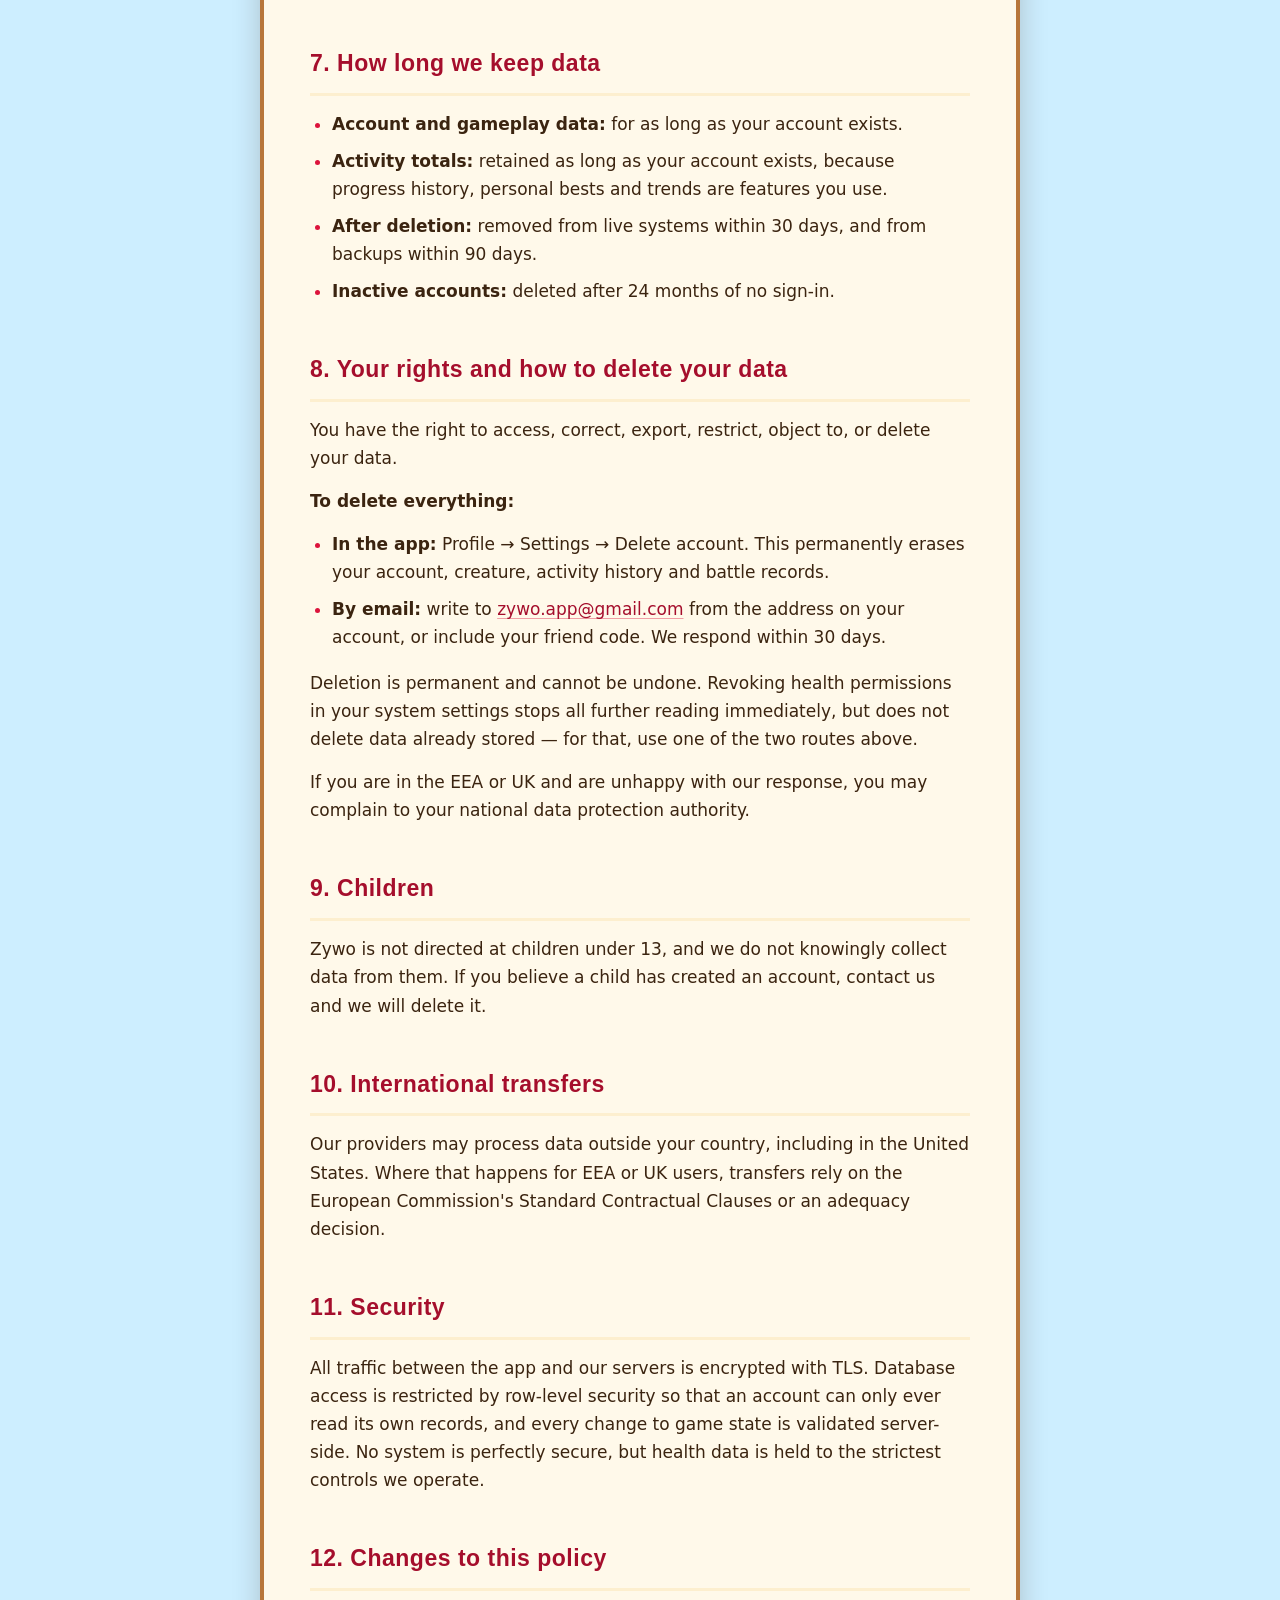
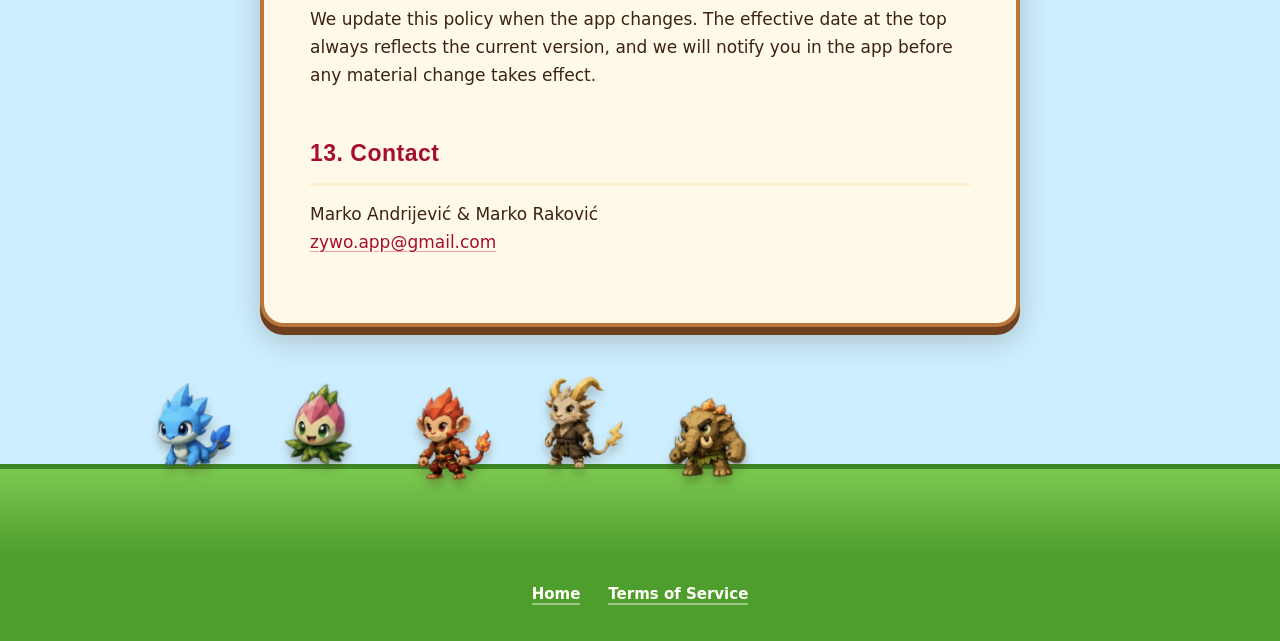
==== commit 747245cb: "Update privacy.html" ====
--- a/privacy.html
+++ b/privacy.html
@@ -226,7 +226,7 @@
 
       <h2>13. Contact</h2>
       <p>
-        Marko Andrijević<br />
+        Marko Andrijević & Marko Raković<br />
         <a href="mailto:zywo.app@gmail.com">zywo.app@gmail.com</a>
       </p>
     </main>
